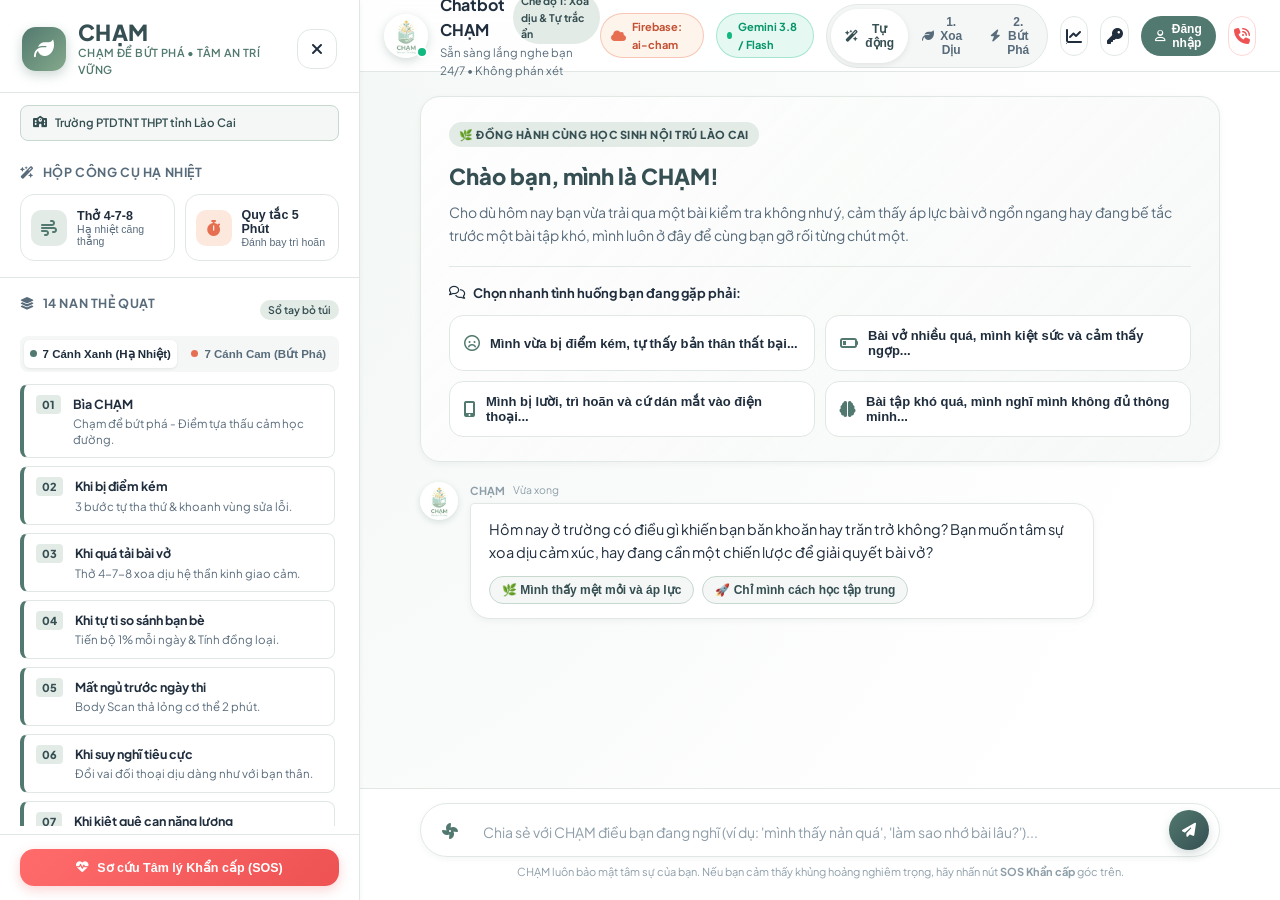
==== chatbot-cham-ui/index.html @ b571ea3a "Add files via upload" ====
<!DOCTYPE html>
<html lang="vi">
<head>
  <meta charset="UTF-8">
  <meta name="viewport" content="width=device-width, initial-scale=1.0">
  <title>CHẠM - Trợ Lý Tâm Lý & Tự Điều Chỉnh Học Tập</title>
  <link rel="preconnect" href="https://fonts.googleapis.com">
  <link rel="preconnect" href="https://fonts.gstatic.com" crossorigin>
  <link href="https://fonts.googleapis.com/css2?family=Plus+Jakarta+Sans:wght@400;500;600;700;800&display=swap" rel="stylesheet">
  <link rel="stylesheet" href="https://cdnjs.cloudflare.com/ajax/libs/font-awesome/6.5.1/css/all.min.css">
  <link rel="stylesheet" href="css/style.css?v=3">
  <script src="https://cdn.jsdelivr.net/npm/marked/marked.min.js"></script>
</head>
<body class="theme-sage">
  <!-- APP CONTAINER -->
  <div class="app-layout">
    
    <!-- SIDEBAR: THẺ QUẠT 14 NAN & CÔNG CỤ -->
    <aside class="sidebar" id="sidebar">
      <div class="sidebar-header">
        <div class="logo-box">
          <div class="logo-symbol">
            <i class="fa-solid fa-leaf"></i>
          </div>
          <div>
            <h1 class="logo-title">CHẠM</h1>
            <p class="logo-subtitle">Chạm để Bứt phá • Tâm an Trí vững</p>
          </div>
        </div>
        <button class="icon-btn close-sidebar-btn" id="closeSidebarBtn" title="Đóng thanh bên">
          <i class="fa-solid fa-xmark"></i>
        </button>
      </div>

      <div class="school-badge">
        <i class="fa-solid fa-school"></i>
        <span>Trường PTDTNT THPT tỉnh Lào Cai</span>
      </div>

      <!-- Quick interactive tools -->
      <div class="sidebar-section">
        <h3 class="section-title"><i class="fa-solid fa-wand-magic-sparkles"></i> Hộp Công Cụ Hạ Nhiệt</h3>
        <div class="quick-tools-grid">
          <button class="tool-btn" id="openBreathingBtn">
            <div class="tool-icon sage"><i class="fa-solid fa-wind"></i></div>
            <div class="tool-info">
              <strong>Thở 4-7-8</strong>
              <small>Hạ nhiệt căng thẳng</small>
            </div>
          </button>
          <button class="tool-btn" id="openTimerBtn">
            <div class="tool-icon orange"><i class="fa-solid fa-stopwatch"></i></div>
            <div class="tool-info">
              <strong>Quy tắc 5 Phút</strong>
              <small>Đánh bay trì hoãn</small>
            </div>
          </button>
        </div>
      </div>

      <!-- 14 NAN THẺ QUẠT -->
      <div class="sidebar-section fan-deck-section">
        <div class="section-header-flex">
          <h3 class="section-title"><i class="fa-solid fa-layer-group"></i> 14 Nan Thẻ Quạt</h3>
          <span class="badge-tag">Sổ tay bỏ túi</span>
        </div>

        <div class="fan-tabs">
          <button class="fan-tab active" data-target="sage-cards">
            <span class="dot sage-dot"></span> 7 Cánh Xanh (Hạ Nhiệt)
          </button>
          <button class="fan-tab" data-target="orange-cards">
            <span class="dot orange-dot"></span> 7 Cánh Cam (Bứt Phá)
          </button>
        </div>

        <!-- 7 Cánh Xanh Sage -->
        <div class="fan-card-list" id="sage-cards">
          <div class="fan-card" data-fan="1">
            <div class="fan-num">01</div>
            <div class="fan-content">
              <h4>Bìa CHẠM</h4>
              <p>Chạm để bứt phá - Điểm tựa thấu cảm học đường.</p>
            </div>
          </div>
          <div class="fan-card" data-fan="2">
            <div class="fan-num">02</div>
            <div class="fan-content">
              <h4>Khi bị điểm kém</h4>
              <p>3 bước tự tha thứ & khoanh vùng sửa lỗi.</p>
            </div>
          </div>
          <div class="fan-card" data-fan="3">
            <div class="fan-num">03</div>
            <div class="fan-content">
              <h4>Khi quá tải bài vở</h4>
              <p>Thở 4-7-8 xoa dịu hệ thần kinh giao cảm.</p>
            </div>
          </div>
          <div class="fan-card" data-fan="4">
            <div class="fan-num">04</div>
            <div class="fan-content">
              <h4>Khi tự ti so sánh bạn bè</h4>
              <p>Tiến bộ 1% mỗi ngày & Tính đồng loại.</p>
            </div>
          </div>
          <div class="fan-card" data-fan="5">
            <div class="fan-num">05</div>
            <div class="fan-content">
              <h4>Mất ngủ trước ngày thi</h4>
              <p>Body Scan thả lỏng cơ thể 2 phút.</p>
            </div>
          </div>
          <div class="fan-card" data-fan="6">
            <div class="fan-num">06</div>
            <div class="fan-content">
              <h4>Khi suy nghĩ tiêu cực</h4>
              <p>Đổi vai đối thoại dịu dàng như với bạn thân.</p>
            </div>
          </div>
          <div class="fan-card" data-fan="7">
            <div class="fan-num">07</div>
            <div class="fan-content">
              <h4>Khi kiệt quệ cạn năng lượng</h4>
              <p>Kỹ thuật Reset 5 phút (nước ấm & nhìn cây xanh).</p>
            </div>
          </div>
        </div>

        <!-- 7 Cánh Cam Đào -->
        <div class="fan-card-list hidden" id="orange-cards">
          <div class="fan-card orange" data-fan="8">
            <div class="fan-num">08</div>
            <div class="fan-content">
              <h4>Khi lười biếng, trì hoãn</h4>
              <p>Quy tắc Khởi động 5 phút (Zeigarnik Effect).</p>
            </div>
          </div>
          <div class="fan-card orange" data-fan="9">
            <div class="fan-num">09</div>
            <div class="fan-content">
              <h4>Khi bài tập quá khó</h4>
              <p>Kỹ thuật Đọc đảo ngược & Chia nhỏ vi mô.</p>
            </div>
          </div>
          <div class="fan-card orange" data-fan="10">
            <div class="fan-num">10</div>
            <div class="fan-content">
              <h4>Tự kiểm tra hiểu sâu</h4>
              <p>Kỹ thuật Feynman 2 phút giảng cho bạn khác.</p>
            </div>
          </div>
          <div class="fan-card orange" data-fan="11">
            <div class="fan-num">11</div>
            <div class="fan-content">
              <h4>Chuẩn bị buổi tự học</h4>
              <p>Mục tiêu Top 3 & Chu kỳ Pomodoro 25/5.</p>
            </div>
          </div>
          <div class="fan-card orange" data-fan="12">
            <div class="fan-num">12</div>
            <div class="fan-content">
              <h4>Khi ngại hỏi bài thầy cô</h4>
              <p>Công thức 3 bước hỏi bài chủ động thích ứng.</p>
            </div>
          </div>
          <div class="fan-card orange" data-fan="13">
            <div class="fan-num">13</div>
            <div class="fan-content">
              <h4>Chống xao nhãng điện thoại</h4>
              <p>Hộp cách ly 2 mét & Tờ giấy chờ xử lý.</p>
            </div>
          </div>
          <div class="fan-card orange" data-fan="14">
            <div class="fan-num">14</div>
            <div class="fan-content">
              <h4>Sức mạnh từ "CHƯA"</h4>
              <p>Tư duy phát triển: Não bộ dày nơ-ron qua thử thách.</p>
            </div>
          </div>
        </div>
      </div>

      <!-- SOS Footer -->
      <div class="sidebar-footer">
        <button class="sos-btn" id="openSosBtn">
          <i class="fa-solid fa-heart-pulse"></i>
          <span>Sơ cứu Tâm lý Khẩn cấp (SOS)</span>
        </button>
      </div>
    </aside>

    <!-- MAIN CHAT AREA -->
    <main class="main-content">
      <!-- TOP NAVIGATION BAR -->
      <header class="top-nav">
        <div class="nav-left">
          <button class="icon-btn menu-btn" id="toggleSidebarBtn" title="Menu nan thẻ quạt">
            <i class="fa-solid fa-bars"></i>
          </button>
          <div class="bot-status-wrap">
            <div class="avatar-ring">
              <div class="avatar-core">
                <img src="assets/avatar.jpg" alt="Chatbot CHẠM" class="avatar-img" width="44" height="44" style="width: 44px; height: 44px; max-width: 44px; max-height: 44px; object-fit: cover; border-radius: 50%; display: block;">
              </div>
              <span class="status-indicator"></span>
            </div>
            <div>
              <div class="bot-name-row">
                <h2 class="bot-name">Chatbot CHẠM</h2>
                <span class="mode-tag" id="currentModeTag">Chế độ 1: Xoa dịu & Tự trắc ẩn</span>
              </div>
              <p class="bot-motto">Sẵn sàng lắng nghe bạn 24/7 • Không phán xét</p>
            </div>
          </div>
        </div>

        <!-- MODE SELECTOR PILLS & AI STATUS -->
        <div class="nav-right">
          <div class="firebase-status-pill" id="firebaseStatusPill" title="Máy chủ đám mây Firebase (ai-cham)">
            <i class="fa-solid fa-cloud"></i>
            <span id="firebaseStatusText">Firebase: ai-cham</span>
          </div>

          <div class="ai-status-pill" id="aiStatusPill" title="Gemini AI đã sẵn sàng">
            <span class="ai-dot-pulse"></span>
            <span id="aiStatusText">Gemini 3.8 / Flash</span>
          </div>

          <div class="mode-switch-group">
            <button class="mode-pill active" id="modeAutoBtn" data-mode="auto" title="Tự động nhận diện nhu cầu">
              <i class="fa-solid fa-wand-magic-sparkles"></i>
              <span>Tự động</span>
            </button>
            <button class="mode-pill" id="modeSageBtn" data-mode="sage" title="Tập trung xoa dịu, hạ nhiệt">
              <i class="fa-solid fa-leaf"></i>
              <span>1. Xoa Dịu</span>
            </button>
            <button class="mode-pill" id="modeOrangeBtn" data-mode="orange" title="Chiến lược học tập, tư duy phát triển">
              <i class="fa-solid fa-bolt"></i>
              <span>2. Bứt Phá</span>
            </button>
          </div>

          <a href="admin.html" target="_blank" class="icon-btn" title="Trang quản trị & Thống kê dữ liệu Firebase (Admin Dashboard)">
            <i class="fa-solid fa-chart-line"></i>
          </a>

          <button class="icon-btn" id="openApiKeyModalBtn" title="Cài đặt API Key">
            <i class="fa-solid fa-key"></i>
          </button>

          <!-- Nút Đăng nhập & Hồ sơ cá nhân học sinh -->
          <div class="user-auth-wrapper" id="userAuthWrapper">
            <button class="btn btn-auth" id="openAuthModalBtn" title="Đăng nhập để lưu trữ dữ liệu cá nhân">
              <i class="fa-regular fa-user"></i>
              <span>Đăng nhập</span>
            </button>
            <div class="user-profile-box hidden" id="userProfileBox">
              <button class="user-profile-btn" id="userProfileBtn" title="Hồ sơ học sinh">
                <span class="user-avatar-badge" id="userAvatarText">H</span>
                <span class="user-display-name" id="userDisplayName">Học sinh</span>
                <i class="fa-solid fa-angle-down"></i>
              </button>
              <div class="user-dropdown-menu hidden" id="userDropdownMenu">
                <div class="dropdown-user-info">
                  <strong id="dropdownUserName">Học sinh</strong>
                  <span id="dropdownUserSub">PTDTNT THPT Lào Cai</span>
                </div>
                <div class="dropdown-divider"></div>
                <button class="dropdown-item" id="openJournalBtn">
                  <i class="fa-solid fa-book-bookmark" style="color: var(--sage-600);"></i>
                  <span>Sổ tay Tự trắc ẩn của tôi</span>
                </button>
                <button class="dropdown-item" id="loadCloudHistoryBtn">
                  <i class="fa-solid fa-clock-rotate-left" style="color: var(--orange-600);"></i>
                  <span>Tải lại lịch sử trò chuyện</span>
                </button>
                <a href="admin.html" target="_blank" class="dropdown-item" style="text-decoration: none; color: inherit;">
                  <i class="fa-solid fa-chart-pie" style="color: #4A90E2;"></i>
                  <span>Bảng theo dõi số liệu (Admin)</span>
                </a>
                <div class="dropdown-divider"></div>
                <button class="dropdown-item text-danger" id="logoutBtn">
                  <i class="fa-solid fa-arrow-right-from-bracket"></i>
                  <span>Đăng xuất</span>
                </button>
              </div>
            </div>
          </div>
          
          <button class="icon-btn emergency-top-btn" id="openSosBtnTop" title="Hỗ trợ khẩn cấp">
            <i class="fa-solid fa-phone-volume"></i>
          </button>
        </div>
      </header>

      <!-- CHAT CONVERSATION CONTAINER -->
      <section class="chat-container" id="chatContainer">
        
        <!-- Welcome banner -->
        <div class="welcome-card" id="welcomeCard">
          <div class="welcome-header">
            <div class="welcome-badge">🌿 ĐỒNG HÀNH CÙNG HỌC SINH NỘI TRÚ LÀO CAI</div>
            <h2>Chào bạn, mình là CHẠM!</h2>
            <p>
              Cho dù hôm nay bạn vừa trải qua một bài kiểm tra không như ý, cảm thấy áp lực bài vở ngổn ngang hay đang bế tắc trước một bài tập khó, mình luôn ở đây để cùng bạn gỡ rối từng chút một.
            </p>
          </div>

          <div class="quick-scenarios-box">
            <div class="scenarios-title">
              <i class="fa-regular fa-comments"></i> Chọn nhanh tình huống bạn đang gặp phải:
            </div>
            <div class="scenario-chips">
              <button class="scenario-chip" data-scenario="1">
                <i class="fa-regular fa-face-frown"></i>
                <span>Mình vừa bị điểm kém, tự thấy bản thân thất bại...</span>
              </button>
              <button class="scenario-chip" data-scenario="2">
                <i class="fa-solid fa-battery-quarter"></i>
                <span>Bài vở nhiều quá, mình kiệt sức và cảm thấy ngợp...</span>
              </button>
              <button class="scenario-chip" data-scenario="3">
                <i class="fa-solid fa-mobile-screen-button"></i>
                <span>Mình bị lười, trì hoãn và cứ dán mắt vào điện thoại...</span>
              </button>
              <button class="scenario-chip" data-scenario="4">
                <i class="fa-solid fa-brain"></i>
                <span>Bài tập khó quá, mình nghĩ mình không đủ thông minh...</span>
              </button>
            </div>
          </div>
        </div>

        <!-- Messages stream -->
        <div class="message-feed" id="messageFeed">
          <!-- Initial bot greeting -->
          <div class="message-row bot-row">
            <div class="msg-avatar">
              <img src="assets/avatar.jpg" alt="CHẠM" class="bot-avatar-img" width="38" height="38" style="width: 38px; height: 38px; max-width: 38px; max-height: 38px; object-fit: cover; border-radius: 50%; display: block;">
            </div>
            <div class="msg-bubble-wrap">
              <div class="msg-author">CHẠM <span class="msg-time">Vừa xong</span></div>
              <div class="msg-bubble">
                <p>Hôm nay ở trường có điều gì khiến bạn băn khoăn hay trăn trở không? Bạn muốn tâm sự xoa dịu cảm xúc, hay đang cần một chiến lược để giải quyết bài vở?</p>
                <div class="inline-suggestions">
                  <button class="suggestion-tag" onclick="sendQuickMessage('Mình thấy mệt mỏi và áp lực quá!')">🌿 Mình thấy mệt mỏi và áp lực</button>
                  <button class="suggestion-tag" onclick="sendQuickMessage('Chỉ cho mình cách học tập trung 25 phút với!')">🚀 Chỉ mình cách học tập trung</button>
                </div>
              </div>
            </div>
          </div>
        </div>

        <!-- Typing indicator placeholder -->
        <div class="typing-indicator-row hidden" id="typingIndicator">
          <div class="msg-avatar">
            <img src="assets/avatar.jpg" alt="CHẠM" class="bot-avatar-img" width="38" height="38" style="width: 38px; height: 38px; max-width: 38px; max-height: 38px; object-fit: cover; border-radius: 50%; display: block;">
          </div>
          <div class="typing-bubble">
            <span class="dot-bounce"></span>
            <span class="dot-bounce"></span>
            <span class="dot-bounce"></span>
          </div>
        </div>

      </section>

      <!-- INPUT BAR -->
      <footer class="input-panel">
        <div class="input-container">
          <button class="input-action-btn" id="openToolsFromInput" title="Xem 14 Nan thẻ quạt">
            <i class="fa-solid fa-fan"></i>
          </button>
          
          <div class="textarea-wrapper">
            <textarea 
              id="userInput" 
              placeholder="Chia sẻ với CHẠM điều bạn đang nghĩ (ví dụ: 'mình thấy nản quá', 'làm sao nhớ bài lâu?')..."
              rows="1"></textarea>
          </div>

          <button class="send-btn" id="sendBtn" title="Gửi tin nhắn">
            <i class="fa-solid fa-paper-plane"></i>
          </button>
        </div>
        <div class="input-disclaimer">
          CHẠM luôn bảo mật tâm sự của bạn. Nếu bạn cảm thấy khủng hoảng nghiêm trọng, hãy nhấn nút <strong>SOS Khẩn cấp</strong> góc trên.
        </div>
      </footer>
    </main>

  </div>

  <!-- MODAL 1: BÀI TẬP THỞ 4-7-8 TƯƠNG TÁC -->
  <div class="modal-overlay hidden" id="breathingModal">
    <div class="modal-dialog breathing-dialog">
      <div class="modal-header">
        <div class="modal-title-group">
          <i class="fa-solid fa-wind accent-sage"></i>
          <h3>Kỹ Thuật Thở 4-7-8 (Dr. Andrew Weil, Harvard)</h3>
        </div>
        <button class="modal-close-btn" id="closeBreathingModal">&times;</button>
      </div>

      <div class="modal-body text-center">
        <p class="modal-intro">Hạ nhiệt hệ thần kinh, giải tỏa cơn lo âu thi cử và kích hoạt hormone bình an.</p>
        
        <div class="breath-visualizer-wrap">
          <div class="breath-circle" id="breathCircle">
            <div class="breath-text-wrap">
              <span class="breath-state" id="breathStateText">SẴN SÀNG</span>
              <span class="breath-counter" id="breathCounter">--</span>
            </div>
          </div>
        </div>

        <div class="breath-instructions" id="breathInstructions">
          Nhấn nút "Bắt đầu" bên dưới, ngồi thẳng lưng và thả lỏng hai vai bạn nhé.
        </div>

        <div class="breath-cycle-indicator">
          Chu kỳ: <strong id="currentCycleCount">0</strong> / 3
        </div>
      </div>

      <div class="modal-footer justify-center">
        <button class="btn btn-primary sage-bg" id="startBreathingBtn">
          <i class="fa-solid fa-play"></i> Bắt đầu bài thở (3 chu kỳ)
        </button>
        <button class="btn btn-secondary" id="stopBreathingBtn" disabled>
          <i class="fa-solid fa-stop"></i> Dừng lại
        </button>
      </div>
    </div>
  </div>

  <!-- MODAL 2: BỘ ĐẾM 5 PHÚT KHỞI ĐỘNG (ZEIGARNIK) -->
  <div class="modal-overlay hidden" id="timerModal">
    <div class="modal-dialog timer-dialog">
      <div class="modal-header">
        <div class="modal-title-group">
          <i class="fa-solid fa-stopwatch accent-orange"></i>
          <h3>Quy Tắc Khởi Động 5 Phút (Phá Sức Ỳ)</h3>
        </div>
        <button class="modal-close-btn" id="closeTimerModal">&times;</button>
      </div>

      <div class="modal-body text-center">
        <p class="modal-intro">Chỉ cam kết ngồi vào bàn làm đúng 5 phút. Hết 5 phút nếu vẫn chán, bạn được quyền nghỉ. 90% não bộ sẽ tự động tiếp tục học!</p>
        
        <div class="timer-display-box">
          <span class="timer-time" id="timerDisplay">05:00</span>
          <div class="timer-target">Nhiệm vụ: Làm đúng 1 bài tập hoặc đọc 1 trang sách</div>
        </div>

        <div class="timer-rules-tip">
          <i class="fa-solid fa-circle-check"></i> Hãy để điện thoại cách xa bàn ít nhất 2 mét trước khi bấm nút!
        </div>
      </div>

      <div class="modal-footer justify-center">
        <button class="btn btn-primary orange-bg" id="startTimerBtn">
          <i class="fa-solid fa-play"></i> Bắt đầu 5 phút ngay
        </button>
        <button class="btn btn-secondary" id="resetTimerBtn">
          <i class="fa-solid fa-rotate-right"></i> Đặt lại
        </button>
      </div>
    </div>
  </div>

  <!-- MODAL 3: CHI TIẾT NAN THẺ QUẠT -->
  <div class="modal-overlay hidden" id="fanDetailModal">
    <div class="modal-dialog fan-detail-dialog">
      <div class="modal-header">
        <div class="modal-title-group">
          <span class="fan-badge-num" id="modalFanNum">Nan 02</span>
          <h3 id="modalFanTitle">Khi bị điểm kém</h3>
        </div>
        <button class="modal-close-btn" id="closeFanModal">&times;</button>
      </div>

      <div class="modal-body" id="modalFanBody">
        <!-- Injected via JS -->
      </div>

      <div class="modal-footer">
        <button class="btn btn-secondary" id="fanModalPrevBtn"><i class="fa-solid fa-arrow-left"></i> Nan trước</button>
        <button class="btn btn-primary" id="fanModalNextBtn">Nan tiếp <i class="fa-solid fa-arrow-right"></i></button>
      </div>
    </div>
  </div>

  <!-- MODAL 4: SƠ CỨU TÂM LÝ KHẨN CẤP (WHO PFA) -->
  <div class="modal-overlay hidden" id="sosModal">
    <div class="modal-dialog sos-dialog">
      <div class="modal-header sos-header">
        <div class="modal-title-group">
          <i class="fa-solid fa-shield-heart"></i>
          <h3>Sơ Cứu Tâm Lý Khẩn Cấp (PFA)</h3>
        </div>
        <button class="modal-close-btn" id="closeSosModal">&times;</button>
      </div>

      <div class="modal-body">
        <div class="sos-empathy-alert">
          <p><strong>Bạn ơi, bạn không hề đơn độc!</strong></p>
          <p>Dù có bất kỳ chuyện khó khăn nào đang xảy ra, cuộc sống và giá trị của bạn luôn là điều vô cùng quý giá. Mọi cảm xúc nặng nề này đều có thể được xoa dịu khi bạn chia sẻ cùng người đáng tin cậy.</p>
        </div>

        <h4 class="sos-contacts-title">Đường dây nóng hỗ trợ 24/7 (Hoàn toàn miễn phí):</h4>
        
        <div class="contact-card">
          <div class="contact-icon phone-pulse"><i class="fa-solid fa-phone"></i></div>
          <div class="contact-info">
            <strong>Tổng đài Quốc gia Bảo vệ Trẻ em: 111</strong>
            <p>Hỗ trợ tư vấn tâm lý miễn phí 24/7 trên toàn quốc.</p>
          </div>
          <a href="tel:111" class="call-btn">Gọi 111</a>
        </div>

        <div class="contact-card">
          <div class="contact-icon heart"><i class="fa-solid fa-heart"></i></div>
          <div class="contact-info">
            <strong>Đường dây nóng Ngày Mai: 096 306 1414</strong>
            <p>Tham vấn & hỗ trợ người gặp khủng hoảng tâm lý, trầm cảm.</p>
          </div>
          <a href="tel:0963061414" class="call-btn">Gọi ngay</a>
        </div>

        <div class="contact-card">
          <div class="contact-icon school"><i class="fa-solid fa-school"></i></div>
          <div class="contact-info">
            <strong>Phòng Tư vấn Tâm lý học đường</strong>
            <p>Trường PTDTNT THPT tỉnh Lào Cai (Trực tiếp tại trường hoặc liên hệ giáo viên chủ nhiệm).</p>
          </div>
        </div>

        <div class="quick-action-grounding">
          <strong>🌿 Ngay lúc này, hãy thử kỹ thuật Nối đất 5-4-3-2-1:</strong>
          <ul>
            <li>Tìm <strong>5</strong> đồ vật quanh phòng bạn nhìn thấy</li>
            <li>Chạm vào <strong>4</strong> bề mặt (bàn, áo, sàn...)</li>
            <li>Lắng nghe <strong>3</strong> âm thanh xung quanh</li>
            <li>Cảm nhận <strong>2</strong> mùi hương</li>
            <li>Uống <strong>1</strong> ngụm nước ấm nhỏ</li>
          </ul>
        </div>
      </div>

      <div class="modal-footer justify-center">
        <button class="btn btn-primary sage-bg" id="closeSosActionBtn">Mình đã hiểu và cảm thấy an tâm hơn</button>
      </div>
    </div>
  </div>

  <!-- MODAL 5: CÀI ĐẶT GOOGLE GEMINI API KEY -->
  <div class="modal-overlay hidden" id="apiKeyModal">
    <div class="modal-dialog">
      <div class="modal-header">
        <div class="modal-title-group">
          <i class="fa-solid fa-key" style="color: #4A69BD;"></i>
          <h3>Google Gemini API Key</h3>
        </div>
        <button class="modal-close-btn" id="closeApiKeyModal">&times;</button>
      </div>

      <div class="modal-body">
        <p class="modal-intro">Khóa API của bạn dùng để kết nối trực tiếp với mô hình ngôn ngữ lớn Google Gemini, được huấn luyện theo tri thức của Chatbot CHẠM.</p>
        
        <div style="margin-bottom: 16px;">
          <label style="display:block; font-size:12.5px; font-weight:700; margin-bottom:6px; color:var(--text-primary);">Gemini API Key hiện tại:</label>
          <input type="password" id="apiKeyInput" style="width:100%; padding:10px 12px; border:1px solid var(--border-light); border-radius:var(--radius-sm); font-size:13px; font-family:monospace;" placeholder="Dán API Key tại đây...">
          <div style="display:flex; justify-content:space-between; align-items:center; margin-top:6px;">
            <span style="font-size:11px; color:var(--sage-600); font-weight:600;"><i class="fa-solid fa-circle-check"></i> Đang hoạt động bình thường</span>
            <button type="button" id="toggleShowKeyBtn" style="background:none; border:none; font-size:11.5px; color:var(--text-secondary); cursor:pointer;">Hiện / Ẩn Key</button>
          </div>
        </div>

        <div style="background:var(--sage-50); padding:12px; border-radius:var(--radius-sm); font-size:12px; color:var(--text-secondary);">
          <strong>💡 Huấn luyện chuyên sâu tích hợp:</strong>
          <ul style="margin:6px 0 0 16px;">
            <li>Chương 1: Lòng tự trắc ẩn (Neff), CFT (Gilbert), 7 Méo mó CBT, Thở 4-7-8, WHO PFA.</li>
            <li>Chương 2: Tư duy phát triển (Dweck), Tự điều chỉnh SRL (Zimmerman), 10 kỹ thuật Dunlosky.</li>
            <li>Chương 4: 14 nan thẻ quạt "Chạm để Bứt phá" (7 Xanh Sage + 7 Cam Đào).</li>
          </ul>
        </div>
      </div>

      <div class="modal-footer justify-center">
        <button class="btn btn-primary sage-bg" id="saveApiKeyBtn">Lưu & Kết Nối Lại</button>
      </div>
    </div>
  </div>

  <!-- MODAL 6: ĐĂNG NHẬP / ĐĂNG KÝ HỌC SINH -->
  <div class="modal-overlay hidden" id="authModal">
    <div class="modal-dialog auth-dialog">
      <div class="modal-header">
        <div class="modal-title-group">
          <i class="fa-solid fa-user-shield accent-sage"></i>
          <h3>Tài Khoản Học Sinh • CHẠM</h3>
        </div>
        <button class="modal-close-btn" id="closeAuthModal">&times;</button>
      </div>

      <div class="modal-body">
        <div class="auth-tabs">
          <button class="auth-tab active" id="tabSignInBtn" data-target="signinForm">Đăng nhập</button>
          <button class="auth-tab" id="tabSignUpBtn" data-target="signupForm">Đăng ký mới</button>
        </div>

        <!-- Alert messages -->
        <div class="auth-alert hidden" id="authAlert"></div>

        <!-- FORM 1: ĐĂNG NHẬP -->
        <form id="signinForm" class="auth-form-panel">
          <div class="form-group">
            <label for="signinEmail"><i class="fa-regular fa-envelope"></i> Email học sinh:</label>
            <input type="email" id="signinEmail" placeholder="ví dụ: hocsinh@gmail.com" required autocomplete="email">
          </div>
          <div class="form-group">
            <label for="signinPassword"><i class="fa-solid fa-lock"></i> Mật khẩu:</label>
            <input type="password" id="signinPassword" placeholder="Nhập mật khẩu..." required autocomplete="current-password">
          </div>
          <button type="submit" class="btn btn-primary sage-bg btn-block" id="submitSignInBtn">
            <i class="fa-solid fa-right-to-bracket"></i> Đăng nhập vào CHẠM
          </button>
        </form>

        <!-- FORM 2: ĐĂNG KÝ -->
        <form id="signupForm" class="auth-form-panel hidden">
          <div class="form-group">
            <label for="signupName"><i class="fa-regular fa-id-badge"></i> Họ và tên học sinh:</label>
            <input type="text" id="signupName" placeholder="ví dụ: Vàng Thị Hoa, Lò Văn Nam..." required>
          </div>
          <div class="form-row-2">
            <div class="form-group">
              <label for="signupClass"><i class="fa-solid fa-graduation-cap"></i> Lớp:</label>
              <input type="text" id="signupClass" placeholder="ví dụ: 10A1, 11A2..." required>
            </div>
            <div class="form-group">
              <label><i class="fa-solid fa-school"></i> Trường:</label>
              <input type="text" value="PTDTNT Lào Cai" disabled style="background:#F1F5F9; color:#64748B;">
            </div>
          </div>
          <div class="form-group">
            <label for="signupEmail"><i class="fa-regular fa-envelope"></i> Email cá nhân:</label>
            <input type="email" id="signupEmail" placeholder="Nhập email của bạn..." required autocomplete="email">
          </div>
          <div class="form-group">
            <label for="signupPassword"><i class="fa-solid fa-lock"></i> Mật khẩu (tối thiểu 6 ký tự):</label>
            <input type="password" id="signupPassword" placeholder="Tạo mật khẩu..." required minlength="6" autocomplete="new-password">
          </div>
          <button type="submit" class="btn btn-primary orange-bg btn-block" id="submitSignUpBtn">
            <i class="fa-solid fa-user-plus"></i> Tạo tài khoản học sinh
          </button>
        </form>

        <div class="auth-divider">
          <span>HOẶC TIẾP TỤC BẰNG</span>
        </div>

        <div class="quick-auth-options">
          <button type="button" class="btn-social google-btn" id="googleSignInBtn">
            <img src="https://www.gstatic.com/firebasejs/ui/2.0.0/images/auth/google.svg" alt="Google" width="18" height="18">
            <span>Đăng nhập nhanh với Google</span>
          </button>
          
          <button type="button" class="btn-social guest-btn" id="guestSignInBtn" title="Không cần tài khoản, tâm sự giấu tên">
            <i class="fa-solid fa-user-secret"></i>
            <span>Tâm sự Ẩn danh (Bảo mật tuyệt đối)</span>
          </button>
        </div>

        <div class="auth-note-privacy">
          <i class="fa-solid fa-shield-halved"></i> Dữ liệu tâm lý & lịch sử trò chuyện được mã hóa bảo mật riêng biệt cho từng học sinh.
        </div>
      </div>
    </div>
  </div>

  <!-- MODAL 7: SỔ TAY TỰ TRẮC ẨN & NHẬT KÝ RÈN LUYỆN (SELF-COMPASSION JOURNAL) -->
  <div class="modal-overlay hidden" id="journalModal">
    <div class="modal-dialog journal-dialog">
      <div class="modal-header">
        <div class="modal-title-group">
          <i class="fa-solid fa-book-bookmark accent-sage"></i>
          <h3>Sổ Tay Tự Trắc Ẩn Cá Nhân</h3>
        </div>
        <button class="modal-close-btn" id="closeJournalModal">&times;</button>
      </div>

      <div class="modal-body">
        <div class="journal-stats-banner">
          <div class="journal-stat-card">
            <i class="fa-solid fa-pen-fancy"></i>
            <div>
              <strong id="statJournalCount">0</strong>
              <small>Bài nhật ký</small>
            </div>
          </div>
          <div class="journal-stat-card">
            <i class="fa-solid fa-wind" style="color:var(--sage-600);"></i>
            <div>
              <strong id="statBreathCount">0</strong>
              <small>Lần thở 4-7-8</small>
            </div>
          </div>
          <div class="journal-stat-card">
            <i class="fa-solid fa-stopwatch" style="color:var(--orange-600);"></i>
            <div>
              <strong id="statTimerCount">0</strong>
              <small>Lần học 5 phút</small>
            </div>
          </div>
        </div>

        <!-- FORM VIẾT NHẬT KÝ MỚI -->
        <div class="journal-composer-box">
          <h4 class="composer-title"><i class="fa-solid fa-plus-circle"></i> Viết Nhật Ký Tự Trắc Ẩn Hôm Nay (3 Bước Neff)</h4>
          <form id="newJournalForm">
            <div class="form-group">
              <label>1. Chánh niệm: Sự cố hoặc áp lực khó khăn hôm nay của bạn là gì?</label>
              <textarea id="journalEvent" rows="2" placeholder="Ví dụ: Hôm nay bị điểm 4 bài kiểm tra Sinh, cảm thấy buồn và áp lực..." required></textarea>
            </div>
            <div class="form-group">
              <label>2. Tính đồng loại: Nhắc nhở bản thân rằng khó khăn này là một phần tự nhiên:</label>
              <textarea id="journalCommonHumanity" rows="2" placeholder="Ví dụ: Ai cũng có lúc vấp ngã và bị điểm kém, rất nhiều bạn khác cũng từng trải qua điều này..." required></textarea>
            </div>
            <div class="form-group">
              <label>3. Lòng tốt: Lời nói dịu dàng và khích lệ bạn muốn gửi cho chính mình:</label>
              <textarea id="journalSelfKindness" rows="2" placeholder="Ví dụ: Mình đã cố gắng rồi. Ngày mai mình sẽ hỏi thầy cô để chữa lại bài, kiên nhẫn với chính mình..." required></textarea>
            </div>
            <button type="submit" class="btn btn-primary sage-bg" id="saveJournalEntryBtn">
              <i class="fa-solid fa-floppy-disk"></i> Lưu vào Sổ tay Đám mây
            </button>
          </form>
        </div>

        <!-- DANH SÁCH BÀI NHẬT KÝ ĐÃ LƯU -->
        <div class="journal-entries-section">
          <h4 class="composer-title"><i class="fa-solid fa-clock-rotate-left"></i> Các bài nhật ký đã lưu của bạn:</h4>
          <div class="journal-entries-list" id="journalEntriesList">
            <div class="empty-journal-hint">Chưa có bài nhật ký nào. Hãy viết bài đầu tiên ở trên nhé!</div>
          </div>
        </div>
      </div>
    </div>
  </div>

  <!-- Google Firebase SDKs (v10 compat) -->
  <script src="https://www.gstatic.com/firebasejs/10.8.0/firebase-app-compat.js"></script>
  <script src="https://www.gstatic.com/firebasejs/10.8.0/firebase-auth-compat.js"></script>
  <script src="https://www.gstatic.com/firebasejs/10.8.0/firebase-analytics-compat.js"></script>
  <script src="https://www.gstatic.com/firebasejs/10.8.0/firebase-firestore-compat.js"></script>

  <!-- Scripts ứng dụng CHẠM -->
  <script src="js/firebase-service.js"></script>
  <script src="js/knowledge-base.js"></script>
  <script src="js/app.js"></script>
</body>
</html>
---- chatbot-cham-ui/css/style.css ----
/* ==========================================================================
   CHẠM - CSS STYLESHEET
   Thiết kế hệ sinh thái: Xoa dịu (Sage Green) & Bứt phá (Peach Orange)
   ========================================================================== */

:root {
  /* Bảng màu Xanh Sage (Chế độ 1 - Xoa dịu & Tự trắc ẩn) */
  --sage-50: #F4F7F5;
  --sage-100: #E3EBE6;
  --sage-200: #C7D8CE;
  --sage-400: #84A98C;
  --sage-600: #52796F;
  --sage-800: #354F52;
  --sage-900: #2F3E46;

  /* Bảng màu Cam Đào (Chế độ 2 - Tự điều chỉnh học tập & Bứt phá) */
  --orange-50: #FFF6F2;
  --orange-100: #FDE8DE;
  --orange-300: #F8B595;
  --orange-500: #F4A261;
  --orange-600: #E76F51;
  --orange-800: #C35134;

  /* Neutral & Base */
  --text-primary: #1F2D3D;
  --text-secondary: #586B7B;
  --text-muted: #8E9EA9;
  --bg-app: #F5F7F6;
  --bg-surface: #FFFFFF;
  --border-light: #E1E8E4;
  --border-focus: #52796F;

  /* Shadows */
  --shadow-sm: 0 2px 6px rgba(47, 62, 70, 0.05);
  --shadow-md: 0 6px 18px rgba(47, 62, 70, 0.08);
  --shadow-lg: 0 12px 32px rgba(47, 62, 70, 0.12);
  --shadow-glow-sage: 0 0 25px rgba(82, 121, 111, 0.35);
  --shadow-glow-orange: 0 0 25px rgba(231, 111, 81, 0.35);

  --radius-sm: 8px;
  --radius-md: 14px;
  --radius-lg: 20px;
  --radius-xl: 28px;
  --radius-full: 9999px;

  --transition-fast: 0.18s ease;
  --transition-normal: 0.3s cubic-bezier(0.4, 0, 0.2, 1);
}

/* Base Reset */
* {
  box-sizing: border-box;
  margin: 0;
  padding: 0;
}

img {
  max-width: 100%;
  height: auto;
  display: block;
}

body {
  font-family: 'Plus Jakarta Sans', system-ui, -apple-system, sans-serif;
  background-color: var(--bg-app);
  color: var(--text-primary);
  line-height: 1.55;
  overflow: hidden;
  height: 100vh;
  width: 100vw;
  -webkit-font-smoothing: antialiased;
}

/* App Container Layout */
.app-layout {
  display: flex;
  height: 100vh;
  width: 100vw;
  overflow: hidden;
  background: radial-gradient(circle at 10% 20%, #F1F6F3 0%, #FFFFFF 80%);
}

/* ==========================================================================
   SIDEBAR (14 NAN THẺ QUẠT & CÔNG CỤ)
   ========================================================================== */
.sidebar {
  width: 360px;
  min-width: 340px;
  background-color: var(--bg-surface);
  border-right: 1px solid var(--border-light);
  display: flex;
  flex-direction: column;
  height: 100%;
  transition: transform var(--transition-normal);
  z-index: 100;
  box-shadow: var(--shadow-sm);
}

.sidebar-header {
  padding: 20px 22px 14px;
  display: flex;
  align-items: center;
  justify-content: space-between;
  border-bottom: 1px solid var(--border-light);
}

.logo-box {
  display: flex;
  align-items: center;
  gap: 12px;
}

.logo-symbol {
  width: 44px;
  height: 44px;
  background: linear-gradient(135deg, var(--sage-600), var(--sage-400));
  border-radius: var(--radius-md);
  display: flex;
  align-items: center;
  justify-content: center;
  color: #fff;
  font-size: 20px;
  box-shadow: 0 4px 12px rgba(82, 121, 111, 0.3);
}

.logo-img {
  width: 44px;
  height: 44px;
  border-radius: var(--radius-md);
  object-fit: cover;
  box-shadow: 0 4px 12px rgba(82, 121, 111, 0.25);
  background: #FFF;
  border: 1.5px solid var(--sage-200);
}

.logo-title {
  font-size: 22px;
  font-weight: 800;
  letter-spacing: 0.5px;
  color: var(--sage-800);
  line-height: 1.1;
}

.logo-subtitle {
  font-size: 11px;
  font-weight: 600;
  color: var(--sage-600);
  text-transform: uppercase;
  letter-spacing: 0.4px;
}

.school-badge {
  margin: 12px 20px 6px;
  padding: 8px 12px;
  background: var(--sage-50);
  border: 1px solid var(--sage-200);
  border-radius: var(--radius-sm);
  font-size: 11.5px;
  font-weight: 600;
  color: var(--sage-800);
  display: flex;
  align-items: center;
  gap: 8px;
}

.close-sidebar-btn {
  display: none;
}

/* Quick Tools in Sidebar */
.sidebar-section {
  padding: 16px 20px;
}

.section-title {
  font-size: 12.5px;
  font-weight: 700;
  text-transform: uppercase;
  letter-spacing: 0.6px;
  color: var(--text-secondary);
  margin-bottom: 12px;
  display: flex;
  align-items: center;
  gap: 8px;
}

.quick-tools-grid {
  display: grid;
  grid-template-columns: 1fr 1fr;
  gap: 10px;
}

.tool-btn {
  background: var(--bg-surface);
  border: 1px solid var(--border-light);
  border-radius: var(--radius-md);
  padding: 12px 10px;
  text-align: left;
  cursor: pointer;
  transition: all var(--transition-fast);
  display: flex;
  align-items: center;
  gap: 10px;
}

.tool-btn:hover {
  transform: translateY(-2px);
  box-shadow: var(--shadow-sm);
  border-color: var(--sage-400);
}

.tool-icon {
  width: 36px;
  height: 36px;
  border-radius: 10px;
  display: flex;
  align-items: center;
  justify-content: center;
  font-size: 16px;
  flex-shrink: 0;
}

.tool-icon.sage {
  background: var(--sage-100);
  color: var(--sage-600);
}

.tool-icon.orange {
  background: var(--orange-100);
  color: var(--orange-600);
}

.tool-info strong {
  display: block;
  font-size: 12.5px;
  font-weight: 700;
  color: var(--text-primary);
}

.tool-info small {
  display: block;
  font-size: 10.5px;
  color: var(--text-secondary);
}

/* Fan Deck (14 Nan) Section */
.fan-deck-section {
  flex: 1;
  display: flex;
  flex-direction: column;
  overflow: hidden;
  border-top: 1px solid var(--border-light);
  padding-bottom: 8px;
}

.section-header-flex {
  display: flex;
  align-items: center;
  justify-content: space-between;
  margin-bottom: 10px;
}

.badge-tag {
  font-size: 10.5px;
  background: var(--sage-100);
  color: var(--sage-800);
  padding: 2px 8px;
  border-radius: var(--radius-full);
  font-weight: 600;
}

.fan-tabs {
  display: flex;
  gap: 6px;
  background: var(--sage-50);
  padding: 4px;
  border-radius: var(--radius-sm);
  margin-bottom: 12px;
}

.fan-tab {
  flex: 1;
  padding: 7px 4px;
  border: none;
  background: transparent;
  font-size: 11.5px;
  font-weight: 600;
  color: var(--text-secondary);
  border-radius: 6px;
  cursor: pointer;
  display: flex;
  align-items: center;
  justify-content: center;
  gap: 6px;
  transition: all var(--transition-fast);
}

.fan-tab.active {
  background: var(--bg-surface);
  color: var(--text-primary);
  font-weight: 700;
  box-shadow: 0 1px 3px rgba(0, 0, 0, 0.08);
}

.dot {
  width: 7px;
  height: 7px;
  border-radius: 50%;
  display: inline-block;
}

.sage-dot { background-color: var(--sage-600); }
.orange-dot { background-color: var(--orange-600); }

.fan-card-list {
  flex: 1;
  overflow-y: auto;
  padding-right: 4px;
  display: flex;
  flex-direction: column;
  gap: 8px;
}

.fan-card-list::-webkit-scrollbar {
  width: 5px;
}

.fan-card-list::-webkit-scrollbar-thumb {
  background: var(--sage-200);
  border-radius: 10px;
}

.fan-card {
  display: flex;
  align-items: flex-start;
  gap: 12px;
  padding: 10px 12px;
  background: var(--bg-surface);
  border: 1px solid var(--border-light);
  border-left: 4px solid var(--sage-600);
  border-radius: var(--radius-sm);
  cursor: pointer;
  transition: all var(--transition-fast);
}

.fan-card.orange {
  border-left-color: var(--orange-600);
}

.fan-card:hover {
  background: var(--sage-50);
  transform: translateX(4px);
  border-color: var(--sage-400);
}

.fan-card.orange:hover {
  background: var(--orange-50);
  border-color: var(--orange-500);
}

.fan-num {
  font-size: 11px;
  font-weight: 800;
  background: var(--sage-100);
  color: var(--sage-800);
  padding: 4px 6px;
  border-radius: 4px;
  line-height: 1;
}

.fan-card.orange .fan-num {
  background: var(--orange-100);
  color: var(--orange-800);
}

.fan-content h4 {
  font-size: 12.5px;
  font-weight: 700;
  color: var(--text-primary);
  margin-bottom: 2px;
}

.fan-content p {
  font-size: 11.5px;
  color: var(--text-secondary);
  line-height: 1.35;
}

/* Sidebar SOS button */
.sidebar-footer {
  padding: 14px 20px;
  border-top: 1px solid var(--border-light);
  background: #FFF;
}

.sos-btn {
  width: 100%;
  padding: 11px 14px;
  background: linear-gradient(135deg, #FF6B6B, #EE5253);
  color: #FFF;
  border: none;
  border-radius: var(--radius-md);
  font-weight: 700;
  font-size: 12.5px;
  display: flex;
  align-items: center;
  justify-content: center;
  gap: 8px;
  cursor: pointer;
  box-shadow: 0 4px 12px rgba(238, 82, 83, 0.25);
  transition: all var(--transition-fast);
}

.sos-btn:hover {
  opacity: 0.93;
  transform: translateY(-1px);
}

/* ==========================================================================
   MAIN CONTENT & TOP NAVIGATION
   ========================================================================== */
.main-content {
  flex: 1;
  display: flex;
  flex-direction: column;
  height: 100%;
  position: relative;
  overflow: hidden;
}

.top-nav {
  height: 72px;
  padding: 0 24px;
  background: rgba(255, 255, 255, 0.85);
  backdrop-filter: blur(12px);
  border-bottom: 1px solid var(--border-light);
  display: flex;
  align-items: center;
  justify-content: space-between;
  z-index: 20;
}

.nav-left {
  display: flex;
  align-items: center;
  gap: 16px;
}

.icon-btn {
  background: var(--bg-surface);
  border: 1px solid var(--border-light);
  color: var(--text-primary);
  width: 40px;
  height: 40px;
  border-radius: var(--radius-md);
  cursor: pointer;
  display: flex;
  align-items: center;
  justify-content: center;
  font-size: 16px;
  transition: all var(--transition-fast);
}

.icon-btn:hover {
  background: var(--sage-50);
  border-color: var(--sage-400);
}

.menu-btn {
  display: none;
}

.bot-status-wrap {
  display: flex;
  align-items: center;
  gap: 12px;
}

.avatar-ring {
  position: relative;
  width: 44px;
  height: 44px;
  flex-shrink: 0;
}

.avatar-core {
  width: 44px;
  height: 44px;
  border-radius: 50%;
  overflow: hidden;
  background: #FFF;
  border: 2px solid var(--sage-300);
  box-shadow: 0 3px 10px rgba(82, 121, 111, 0.25);
  display: flex;
  align-items: center;
  justify-content: center;
}

.avatar-ring img,
.avatar-img,
.avatar-core img {
  width: 100%;
  height: 100%;
  max-width: 44px;
  max-height: 44px;
  border-radius: 50%;
  object-fit: cover;
  display: block;
}

.status-indicator {
  position: absolute;
  bottom: 0;
  right: 0;
  width: 12px;
  height: 12px;
  border-radius: 50%;
  background: #10B981;
  border: 2px solid #FFF;
}

.bot-name-row {
  display: flex;
  align-items: center;
  gap: 8px;
}

.bot-name {
  font-size: 16px;
  font-weight: 700;
  color: var(--text-primary);
}

.mode-tag {
  font-size: 10.5px;
  font-weight: 700;
  background: var(--sage-100);
  color: var(--sage-800);
  padding: 2px 8px;
  border-radius: var(--radius-full);
}

.bot-motto {
  font-size: 11.5px;
  color: var(--text-secondary);
}

.nav-right {
  display: flex;
  align-items: center;
  gap: 12px;
}

.firebase-status-pill {
  display: flex;
  align-items: center;
  gap: 6px;
  background: rgba(244, 162, 97, 0.12);
  border: 1px solid rgba(231, 111, 81, 0.35);
  padding: 4px 10px;
  border-radius: var(--radius-full);
  font-size: 11px;
  font-weight: 700;
  color: var(--orange-800);
  transition: all var(--transition-fast);
}

.firebase-status-pill i {
  color: var(--orange-600);
  font-size: 12px;
}

.firebase-status-pill.online {
  background: rgba(255, 183, 77, 0.15);
  border-color: #F59E0B;
  color: #B45309;
}

.ai-status-pill {
  display: flex;
  align-items: center;
  gap: 6px;
  background: rgba(16, 185, 129, 0.1);
  border: 1px solid rgba(16, 185, 129, 0.3);
  padding: 4px 10px;
  border-radius: var(--radius-full);
  font-size: 11px;
  font-weight: 700;
  color: #059669;
}

.ai-dot-pulse {
  width: 7px;
  height: 7px;
  background-color: #10B981;
  border-radius: 50%;
  box-shadow: 0 0 0 0 rgba(16, 185, 129, 0.7);
  animation: dotPulse 1.8s infinite;
}

@keyframes dotPulse {
  0% { transform: scale(0.95); box-shadow: 0 0 0 0 rgba(16, 185, 129, 0.7); }
  70% { transform: scale(1); box-shadow: 0 0 0 6px rgba(16, 185, 129, 0); }
  100% { transform: scale(0.95); box-shadow: 0 0 0 0 rgba(16, 185, 129, 0); }
}

.mode-switch-group {
  display: flex;
  background: var(--sage-50);
  padding: 4px;
  border-radius: var(--radius-full);
  border: 1px solid var(--border-light);
}

.mode-pill {
  border: none;
  background: transparent;
  padding: 6px 14px;
  font-size: 12px;
  font-weight: 600;
  color: var(--text-secondary);
  border-radius: var(--radius-full);
  cursor: pointer;
  display: flex;
  align-items: center;
  gap: 6px;
  transition: all var(--transition-fast);
}

.mode-pill.active {
  background: var(--bg-surface);
  color: var(--sage-800);
  box-shadow: 0 2px 6px rgba(0, 0, 0, 0.08);
  font-weight: 700;
}

.emergency-top-btn {
  color: #EE5253;
  border-color: #FED6D6;
}

.emergency-top-btn:hover {
  background: #FFE8E8;
}

/* ==========================================================================
   CHAT CONTAINER
   ========================================================================== */
.chat-container {
  flex: 1;
  overflow-y: auto;
  padding: 24px;
  display: flex;
  flex-direction: column;
  gap: 20px;
}

.chat-container::-webkit-scrollbar {
  width: 6px;
}

.chat-container::-webkit-scrollbar-thumb {
  background: var(--sage-200);
  border-radius: 10px;
}

/* Welcome Card */
.welcome-card {
  max-width: 800px;
  margin: 0 auto;
  width: 100%;
  background: linear-gradient(135deg, rgba(255, 255, 255, 0.9), rgba(244, 247, 245, 0.8));
  border: 1px solid var(--border-light);
  border-radius: var(--radius-lg);
  padding: 24px 28px;
  box-shadow: var(--shadow-sm);
}

.welcome-badge {
  display: inline-block;
  font-size: 11px;
  font-weight: 800;
  letter-spacing: 0.5px;
  color: var(--sage-800);
  background: var(--sage-100);
  padding: 4px 10px;
  border-radius: var(--radius-full);
  margin-bottom: 12px;
}

.welcome-header h2 {
  font-size: 22px;
  font-weight: 800;
  color: var(--sage-800);
  margin-bottom: 8px;
}

.welcome-header p {
  font-size: 14px;
  color: var(--text-secondary);
  line-height: 1.6;
}

.quick-scenarios-box {
  margin-top: 20px;
  padding-top: 16px;
  border-top: 1px solid var(--border-light);
}

.scenarios-title {
  font-size: 13px;
  font-weight: 700;
  color: var(--text-primary);
  margin-bottom: 12px;
  display: flex;
  align-items: center;
  gap: 8px;
}

.scenario-chips {
  display: grid;
  grid-template-columns: 1fr 1fr;
  gap: 10px;
}

.scenario-chip {
  background: #FFF;
  border: 1px solid var(--border-light);
  border-radius: var(--radius-md);
  padding: 12px 14px;
  text-align: left;
  font-size: 13px;
  font-weight: 600;
  color: var(--text-primary);
  display: flex;
  align-items: center;
  gap: 10px;
  cursor: pointer;
  transition: all var(--transition-fast);
}

.scenario-chip i {
  font-size: 16px;
  color: var(--sage-600);
}

.scenario-chip:hover {
  background: var(--sage-50);
  border-color: var(--sage-400);
  transform: translateY(-2px);
  box-shadow: var(--shadow-sm);
}

/* Message Feed */
.message-feed {
  max-width: 800px;
  margin: 0 auto;
  width: 100%;
  display: flex;
  flex-direction: column;
  gap: 18px;
}

.message-row {
  display: flex;
  gap: 12px;
  align-items: flex-start;
  animation: fadeIn 0.25s ease-out;
}

.message-row.user-row {
  flex-direction: row-reverse;
}

.msg-avatar {
  width: 38px;
  height: 38px;
  border-radius: 50%;
  background: #FFF;
  border: 1.5px solid var(--sage-300);
  display: flex;
  align-items: center;
  justify-content: center;
  color: #FFF;
  font-size: 15px;
  flex-shrink: 0;
  box-shadow: 0 2px 6px rgba(82, 121, 111, 0.2);
  overflow: hidden;
}

.msg-avatar img,
.bot-avatar-img {
  width: 100%;
  height: 100%;
  border-radius: 50%;
  object-fit: cover;
  display: block;
}

.user-row .msg-avatar {
  background: linear-gradient(135deg, #4A69BD, #1E3799);
  border: none;
}

.msg-bubble-wrap {
  max-width: 78%;
}

.msg-author {
  font-size: 11px;
  font-weight: 700;
  color: var(--text-muted);
  margin-bottom: 4px;
  display: flex;
  align-items: center;
  gap: 8px;
}

.user-row .msg-author {
  justify-content: flex-end;
}

.msg-time {
  font-weight: 400;
  font-size: 10.5px;
}

.msg-bubble {
  padding: 14px 18px;
  border-radius: var(--radius-lg);
  font-size: 14.5px;
  line-height: 1.6;
  position: relative;
  word-break: break-word;
}

.bot-row .msg-bubble {
  background: #FFF;
  border: 1px solid var(--border-light);
  border-top-left-radius: 4px;
  color: var(--text-primary);
  box-shadow: var(--shadow-sm);
}

.user-row .msg-bubble {
  background: linear-gradient(135deg, var(--sage-600), var(--sage-800));
  color: #FFF;
  border-top-right-radius: 4px;
  box-shadow: 0 4px 12px rgba(53, 79, 82, 0.2);
}

/* Internal message styling */
.msg-bubble p {
  margin-bottom: 8px;
}

.msg-bubble p:last-child {
  margin-bottom: 0;
}

.msg-bubble strong {
  font-weight: 700;
}

.msg-bubble ul, .msg-bubble ol {
  margin: 8px 0 8px 18px;
}

.msg-bubble li {
  margin-bottom: 4px;
}

/* Call to action buttons inside message */
.msg-actions-row {
  margin-top: 12px;
  display: flex;
  flex-wrap: wrap;
  gap: 8px;
}

.msg-action-btn {
  padding: 6px 14px;
  font-size: 12px;
  font-weight: 700;
  border-radius: var(--radius-full);
  border: 1px solid var(--sage-400);
  background: var(--sage-50);
  color: var(--sage-800);
  cursor: pointer;
  display: inline-flex;
  align-items: center;
  gap: 6px;
  transition: all var(--transition-fast);
}

.msg-action-btn:hover {
  background: var(--sage-600);
  color: #FFF;
  border-color: var(--sage-600);
}

.msg-action-btn.orange-act {
  border-color: var(--orange-500);
  background: var(--orange-50);
  color: var(--orange-800);
}

.msg-action-btn.orange-act:hover {
  background: var(--orange-600);
  color: #FFF;
}

.inline-suggestions {
  margin-top: 12px;
  display: flex;
  flex-wrap: wrap;
  gap: 8px;
}

.suggestion-tag {
  font-size: 12px;
  padding: 6px 12px;
  background: var(--sage-50);
  border: 1px solid var(--sage-200);
  border-radius: var(--radius-full);
  color: var(--sage-800);
  cursor: pointer;
  font-weight: 600;
  transition: all var(--transition-fast);
}

.suggestion-tag:hover {
  background: var(--sage-100);
  border-color: var(--sage-400);
}

/* Typing Indicator */
.typing-indicator-row {
  max-width: 800px;
  margin: 0 auto;
  width: 100%;
  display: flex;
  gap: 12px;
  align-items: center;
}

.typing-bubble {
  background: #FFF;
  border: 1px solid var(--border-light);
  padding: 12px 18px;
  border-radius: var(--radius-lg);
  border-top-left-radius: 4px;
  display: flex;
  gap: 5px;
  align-items: center;
}

.dot-bounce {
  width: 7px;
  height: 7px;
  background: var(--sage-400);
  border-radius: 50%;
  animation: bounce 1.2s infinite ease-in-out;
}

.dot-bounce:nth-child(2) { animation-delay: 0.2s; }
.dot-bounce:nth-child(3) { animation-delay: 0.4s; }

/* ==========================================================================
   INPUT PANEL
   ========================================================================== */
.input-panel {
  padding: 14px 24px 20px;
  background: rgba(255, 255, 255, 0.9);
  backdrop-filter: blur(12px);
  border-top: 1px solid var(--border-light);
}

.input-container {
  max-width: 800px;
  margin: 0 auto;
  display: flex;
  align-items: flex-end;
  gap: 10px;
  background: #FFF;
  border: 1.5px solid var(--border-light);
  border-radius: var(--radius-xl);
  padding: 6px 10px;
  box-shadow: var(--shadow-sm);
  transition: border-color var(--transition-fast);
}

.input-container:focus-within {
  border-color: var(--sage-600);
  box-shadow: 0 0 0 3px rgba(82, 121, 111, 0.15);
}

.input-action-btn {
  background: transparent;
  border: none;
  width: 38px;
  height: 38px;
  border-radius: 50%;
  color: var(--sage-600);
  font-size: 16px;
  cursor: pointer;
  display: flex;
  align-items: center;
  justify-content: center;
  transition: all var(--transition-fast);
}

.input-action-btn:hover {
  background: var(--sage-50);
}

.textarea-wrapper {
  flex: 1;
  display: flex;
  align-items: center;
}

textarea#userInput {
  width: 100%;
  border: none;
  outline: none;
  resize: none;
  font-family: inherit;
  font-size: 14px;
  color: var(--text-primary);
  line-height: 1.45;
  max-height: 120px;
  padding: 8px 4px;
  background: transparent;
}

textarea#userInput::placeholder {
  color: var(--text-muted);
}

.send-btn {
  width: 40px;
  height: 40px;
  border-radius: 50%;
  background: linear-gradient(135deg, var(--sage-600), var(--sage-800));
  border: none;
  color: #FFF;
  font-size: 14px;
  display: flex;
  align-items: center;
  justify-content: center;
  cursor: pointer;
  transition: all var(--transition-fast);
  box-shadow: 0 4px 10px rgba(82, 121, 111, 0.25);
}

.send-btn:hover {
  transform: scale(1.05);
}

.input-disclaimer {
  max-width: 800px;
  margin: 6px auto 0;
  text-align: center;
  font-size: 11px;
  color: var(--text-muted);
}

/* ==========================================================================
   MODALS
   ========================================================================== */
.modal-overlay {
  position: fixed;
  top: 0;
  left: 0;
  width: 100vw;
  height: 100vh;
  background: rgba(31, 45, 61, 0.5);
  backdrop-filter: blur(5px);
  z-index: 1000;
  display: flex;
  align-items: center;
  justify-content: center;
  padding: 20px;
  animation: fadeIn 0.2s ease-out;
}

.modal-dialog {
  background: #FFF;
  border-radius: var(--radius-lg);
  width: 100%;
  max-width: 520px;
  max-height: 90vh;
  display: flex;
  flex-direction: column;
  box-shadow: var(--shadow-lg);
  overflow: hidden;
  animation: scaleUp 0.25s cubic-bezier(0.16, 1, 0.3, 1);
}

.modal-header {
  padding: 18px 24px;
  border-bottom: 1px solid var(--border-light);
  display: flex;
  align-items: center;
  justify-content: space-between;
}

.modal-title-group {
  display: flex;
  align-items: center;
  gap: 10px;
}

.modal-title-group h3 {
  font-size: 16px;
  font-weight: 700;
  color: var(--text-primary);
}

.modal-close-btn {
  background: transparent;
  border: none;
  font-size: 24px;
  color: var(--text-muted);
  cursor: pointer;
  line-height: 1;
}

.modal-close-btn:hover {
  color: var(--text-primary);
}

.modal-body {
  padding: 22px 24px;
  overflow-y: auto;
}

.modal-intro {
  font-size: 13.5px;
  color: var(--text-secondary);
  margin-bottom: 20px;
}

.modal-footer {
  padding: 16px 24px;
  border-top: 1px solid var(--border-light);
  display: flex;
  gap: 12px;
}

.justify-center {
  justify-content: center;
}

.text-center {
  text-align: center;
}

.btn {
  padding: 10px 20px;
  font-size: 13.5px;
  font-weight: 700;
  border-radius: var(--radius-md);
  border: none;
  cursor: pointer;
  display: inline-flex;
  align-items: center;
  gap: 8px;
  transition: all var(--transition-fast);
}

.btn-primary.sage-bg {
  background: var(--sage-600);
  color: #FFF;
}
.btn-primary.sage-bg:hover { background: var(--sage-800); }

.btn-primary.orange-bg {
  background: var(--orange-600);
  color: #FFF;
}
.btn-primary.orange-bg:hover { background: var(--orange-800); }

.btn-secondary {
  background: var(--sage-50);
  color: var(--text-secondary);
  border: 1px solid var(--border-light);
}
.btn-secondary:hover {
  background: var(--sage-100);
}

.btn:disabled {
  opacity: 0.5;
  cursor: not-allowed;
}

/* ==========================================================================
   BREATHING VISUALIZER (4-7-8)
   ========================================================================== */
.breath-visualizer-wrap {
  display: flex;
  justify-content: center;
  align-items: center;
  height: 220px;
  margin: 15px 0;
}

.breath-circle {
  width: 140px;
  height: 140px;
  border-radius: 50%;
  background: radial-gradient(circle, var(--sage-100), var(--sage-400));
  display: flex;
  align-items: center;
  justify-content: center;
  box-shadow: 0 0 20px rgba(132, 169, 140, 0.3);
  transition: transform 1s ease, box-shadow 1s ease, background 1s ease;
}

.breath-circle.inhale {
  transform: scale(1.45);
  box-shadow: 0 0 45px rgba(82, 121, 111, 0.55);
  background: radial-gradient(circle, #D8F3DC, var(--sage-400));
}

.breath-circle.hold {
  transform: scale(1.45);
  box-shadow: 0 0 55px rgba(244, 162, 97, 0.6);
  background: radial-gradient(circle, #FFE5D9, var(--orange-300));
}

.breath-circle.exhale {
  transform: scale(0.95);
  box-shadow: 0 0 15px rgba(82, 121, 111, 0.2);
  background: radial-gradient(circle, var(--sage-50), var(--sage-200));
}

.breath-text-wrap {
  display: flex;
  flex-direction: column;
  align-items: center;
}

.breath-state {
  font-size: 13px;
  font-weight: 800;
  letter-spacing: 1px;
  color: var(--sage-800);
}

.breath-counter {
  font-size: 32px;
  font-weight: 800;
  color: var(--sage-800);
  line-height: 1;
}

.breath-instructions {
  font-size: 14px;
  font-weight: 600;
  color: var(--sage-800);
  min-height: 40px;
  margin-bottom: 10px;
}

.breath-cycle-indicator {
  font-size: 12.5px;
  color: var(--text-secondary);
}

/* ==========================================================================
   TIMER MODAL (5 PHÚT)
   ========================================================================== */
.timer-display-box {
  background: var(--orange-50);
  border: 2px dashed var(--orange-300);
  border-radius: var(--radius-lg);
  padding: 30px 20px;
  margin: 15px 0 20px;
}

.timer-time {
  font-size: 56px;
  font-weight: 800;
  color: var(--orange-600);
  font-variant-numeric: tabular-nums;
  letter-spacing: 2px;
}

.timer-target {
  font-size: 13px;
  font-weight: 600;
  color: var(--orange-800);
  margin-top: 6px;
}

.timer-rules-tip {
  font-size: 12.5px;
  color: var(--text-secondary);
  background: #FFF;
  border: 1px solid var(--border-light);
  padding: 10px;
  border-radius: var(--radius-sm);
  display: inline-block;
}

/* ==========================================================================
   FAN CARD DETAIL MODAL
   ========================================================================== */
.fan-badge-num {
  font-size: 11px;
  font-weight: 800;
  padding: 3px 8px;
  background: var(--sage-100);
  color: var(--sage-800);
  border-radius: 4px;
}

.fan-detail-section-title {
  font-size: 13px;
  font-weight: 700;
  text-transform: uppercase;
  color: var(--sage-800);
  margin: 14px 0 8px;
  letter-spacing: 0.5px;
}

.fan-step-item {
  background: var(--sage-50);
  padding: 10px 14px;
  border-radius: var(--radius-sm);
  margin-bottom: 8px;
  font-size: 13px;
}

/* ==========================================================================
   SOS EMERGENCY MODAL
   ========================================================================== */
.sos-header {
  background: #FFEAEA;
  border-bottom: 1px solid #FFD0D0;
}

.sos-header h3 {
  color: #D63031;
}

.sos-empathy-alert {
  background: #FFF5F5;
  border-left: 4px solid #FF7675;
  padding: 14px;
  border-radius: var(--radius-sm);
  font-size: 13.5px;
  color: #2D3436;
  margin-bottom: 20px;
}

.sos-contacts-title {
  font-size: 13px;
  font-weight: 700;
  color: var(--text-primary);
  margin-bottom: 12px;
}

.contact-card {
  display: flex;
  align-items: center;
  gap: 14px;
  padding: 12px 14px;
  border: 1px solid var(--border-light);
  border-radius: var(--radius-md);
  margin-bottom: 10px;
}

.contact-icon {
  width: 40px;
  height: 40px;
  border-radius: 50%;
  display: flex;
  align-items: center;
  justify-content: center;
  font-size: 16px;
  flex-shrink: 0;
}

.phone-pulse {
  background: #E8F5E9;
  color: #2E7D32;
  animation: pulse 2s infinite;
}

.contact-icon.heart {
  background: #FFEBEE;
  color: #C62828;
}

.contact-icon.school {
  background: #E3F2FD;
  color: #1565C0;
}

.contact-info {
  flex: 1;
}

.contact-info strong {
  display: block;
  font-size: 13.5px;
  color: var(--text-primary);
}

.contact-info p {
  font-size: 11.5px;
  color: var(--text-secondary);
}

.call-btn {
  padding: 7px 14px;
  background: #2E7D32;
  color: #FFF;
  text-decoration: none;
  font-size: 12px;
  font-weight: 700;
  border-radius: var(--radius-full);
}

.quick-action-grounding {
  background: var(--sage-50);
  border-radius: var(--radius-md);
  padding: 14px;
  margin-top: 16px;
  font-size: 12.5px;
}

.quick-action-grounding ul {
  margin: 6px 0 0 18px;
}

/* Animations */
@keyframes fadeIn {
  from { opacity: 0; }
  to { opacity: 1; }
}

@keyframes scaleUp {
  from { transform: scale(0.95); opacity: 0; }
  to { transform: scale(1); opacity: 1; }
}

@keyframes bounce {
  0%, 80%, 100% { transform: translateY(0); }
  40% { transform: translateY(-6px); }
}

@keyframes pulse {
  0% { transform: scale(1); }
  50% { transform: scale(1.1); }
  100% { transform: scale(1); }
}

/* ==========================================================================
   USER AUTH & PERSONAL PROFILE STYLES
   ========================================================================== */
.user-auth-wrapper {
  position: relative;
}

.btn-auth {
  background: var(--sage-600);
  color: #FFF;
  border: none;
  border-radius: var(--radius-full);
  padding: 6px 14px;
  font-size: 12px;
  font-weight: 700;
  display: flex;
  align-items: center;
  gap: 6px;
  cursor: pointer;
  transition: all var(--transition-fast);
}

.btn-auth:hover {
  background: var(--sage-800);
  transform: translateY(-1px);
}

.user-profile-btn {
  background: var(--sage-50);
  border: 1.5px solid var(--sage-200);
  border-radius: var(--radius-full);
  padding: 4px 12px 4px 4px;
  display: flex;
  align-items: center;
  gap: 8px;
  cursor: pointer;
  font-family: inherit;
  transition: all var(--transition-fast);
}

.user-profile-btn:hover {
  border-color: var(--sage-400);
  background: #FFF;
}

.user-avatar-badge {
  width: 28px;
  height: 28px;
  border-radius: 50%;
  background: linear-gradient(135deg, var(--sage-600), var(--sage-400));
  color: #FFF;
  display: flex;
  align-items: center;
  justify-content: center;
  font-size: 12px;
  font-weight: 800;
}

.user-display-name {
  font-size: 12.5px;
  font-weight: 700;
  color: var(--text-primary);
  max-width: 110px;
  overflow: hidden;
  text-overflow: ellipsis;
  white-space: nowrap;
}

.user-dropdown-menu {
  position: absolute;
  top: calc(100% + 8px);
  right: 0;
  background: #FFF;
  border: 1px solid var(--border-light);
  border-radius: var(--radius-md);
  box-shadow: var(--shadow-lg);
  width: 240px;
  z-index: 1000;
  padding: 8px;
  animation: fadeIn 0.15s ease;
}

.dropdown-user-info {
  padding: 8px 10px;
}

.dropdown-user-info strong {
  display: block;
  font-size: 13.5px;
  color: var(--text-primary);
}

.dropdown-user-info span {
  display: block;
  font-size: 11.5px;
  color: var(--text-secondary);
}

.dropdown-divider {
  height: 1px;
  background: var(--border-light);
  margin: 6px 0;
}

.dropdown-item {
  width: 100%;
  border: none;
  background: transparent;
  padding: 8px 10px;
  text-align: left;
  font-size: 12.5px;
  font-weight: 600;
  border-radius: 6px;
  cursor: pointer;
  display: flex;
  align-items: center;
  gap: 10px;
  color: var(--text-primary);
  transition: background var(--transition-fast);
}

.dropdown-item:hover {
  background: var(--sage-50);
}

.dropdown-item.text-danger {
  color: #DC2626 !important;
}

.dropdown-item.text-danger:hover {
  background: #FEE2E2;
}

/* ==========================================================================
   AUTH MODAL STYLES
   ========================================================================== */
.auth-dialog {
  max-width: 440px;
}

.auth-tabs {
  display: flex;
  background: var(--sage-50);
  padding: 4px;
  border-radius: var(--radius-sm);
  margin-bottom: 18px;
}

.auth-tab {
  flex: 1;
  padding: 8px;
  border: none;
  background: transparent;
  font-size: 13px;
  font-weight: 600;
  color: var(--text-secondary);
  cursor: pointer;
  border-radius: 6px;
  transition: all var(--transition-fast);
}

.auth-tab.active {
  background: #FFF;
  color: var(--sage-800);
  font-weight: 700;
  box-shadow: var(--shadow-sm);
}

.auth-alert {
  padding: 10px 14px;
  border-radius: var(--radius-sm);
  font-size: 12.5px;
  margin-bottom: 14px;
  animation: fadeIn 0.2s ease;
}

.auth-alert.error {
  background: #FEE2E2;
  color: #991B1B;
  border: 1px solid #FCA5A5;
}

.auth-alert.success {
  background: #DCFCE7;
  color: #166534;
  border: 1px solid #86EFAC;
}

.form-group {
  margin-bottom: 14px;
}

.form-group label {
  display: block;
  font-size: 12.5px;
  font-weight: 700;
  margin-bottom: 5px;
  color: var(--text-primary);
}

.form-group input, .form-group textarea {
  width: 100%;
  padding: 10px 12px;
  border: 1px solid var(--border-light);
  border-radius: var(--radius-sm);
  font-size: 13.5px;
  font-family: inherit;
  outline: none;
  transition: border-color var(--transition-fast);
}

.form-group input:focus, .form-group textarea:focus {
  border-color: var(--sage-600);
  box-shadow: 0 0 0 3px rgba(82, 121, 111, 0.15);
}

.form-row-2 {
  display: grid;
  grid-template-columns: 1fr 1fr;
  gap: 10px;
}

.btn-block {
  width: 100%;
  justify-content: center;
  padding: 11px;
  margin-top: 6px;
}

.auth-divider {
  display: flex;
  align-items: center;
  text-align: center;
  margin: 18px 0;
  color: var(--text-muted);
  font-size: 10.5px;
  font-weight: 700;
  letter-spacing: 0.5px;
}

.auth-divider::before, .auth-divider::after {
  content: '';
  flex: 1;
  border-bottom: 1px solid var(--border-light);
}

.auth-divider span {
  padding: 0 10px;
}

.quick-auth-options {
  display: flex;
  flex-direction: column;
  gap: 8px;
}

.btn-social {
  width: 100%;
  padding: 10px;
  border: 1px solid var(--border-light);
  border-radius: var(--radius-sm);
  background: #FFF;
  font-size: 12.5px;
  font-weight: 600;
  cursor: pointer;
  display: flex;
  align-items: center;
  justify-content: center;
  gap: 10px;
  transition: all var(--transition-fast);
}

.btn-social:hover {
  background: var(--sage-50);
  border-color: var(--sage-400);
}

.guest-btn {
  color: var(--text-secondary);
  background: #F8FAFC;
}

.auth-note-privacy {
  font-size: 11px;
  color: var(--text-muted);
  text-align: center;
  margin-top: 14px;
}

/* ==========================================================================
   JOURNAL MODAL STYLES
   ========================================================================== */
.journal-dialog {
  max-width: 640px;
}

.journal-stats-banner {
  display: grid;
  grid-template-columns: 1fr 1fr 1fr;
  gap: 10px;
  margin-bottom: 20px;
}

.journal-stat-card {
  background: var(--sage-50);
  border: 1px solid var(--sage-200);
  border-radius: var(--radius-md);
  padding: 12px;
  display: flex;
  align-items: center;
  gap: 12px;
}

.journal-stat-card i {
  font-size: 20px;
  color: var(--sage-800);
}

.journal-stat-card strong {
  font-size: 20px;
  display: block;
  line-height: 1;
  color: var(--text-primary);
}

.journal-stat-card small {
  font-size: 11px;
  color: var(--text-secondary);
}

.journal-composer-box {
  background: #FFF;
  border: 1px solid var(--border-light);
  border-radius: var(--radius-md);
  padding: 16px;
  margin-bottom: 20px;
  box-shadow: var(--shadow-sm);
}

.composer-title {
  font-size: 13.5px;
  font-weight: 700;
  color: var(--sage-800);
  margin-bottom: 12px;
  display: flex;
  align-items: center;
  gap: 8px;
}

.journal-entries-section {
  border-top: 1px solid var(--border-light);
  padding-top: 16px;
}

.journal-entries-list {
  max-height: 260px;
  overflow-y: auto;
  display: flex;
  flex-direction: column;
  gap: 10px;
}

.journal-entry-card {
  background: var(--sage-50);
  border-left: 4px solid var(--sage-600);
  border-radius: var(--radius-sm);
  padding: 12px 14px;
  font-size: 13px;
}

.journal-entry-date {
  font-size: 11px;
  color: var(--text-muted);
  font-weight: 700;
  margin-bottom: 6px;
}

.empty-journal-hint {
  text-align: center;
  font-size: 12.5px;
  color: var(--text-muted);
  padding: 20px 0;
}

/* Utility Hidden */
.hidden {
  display: none !important;
}

/* Responsive */
@media (max-width: 900px) {
  .sidebar {
    position: fixed;
    top: 0;
    left: 0;
    height: 100%;
    transform: translateX(-100%);
    box-shadow: var(--shadow-lg);
  }

  .sidebar.open {
    transform: translateX(0);
  }

  .close-sidebar-btn {
    display: flex;
  }

  .menu-btn {
    display: flex;
  }

  .scenario-chips {
    grid-template-columns: 1fr;
  }

  .mode-switch-group span {
    display: none;
  }
}
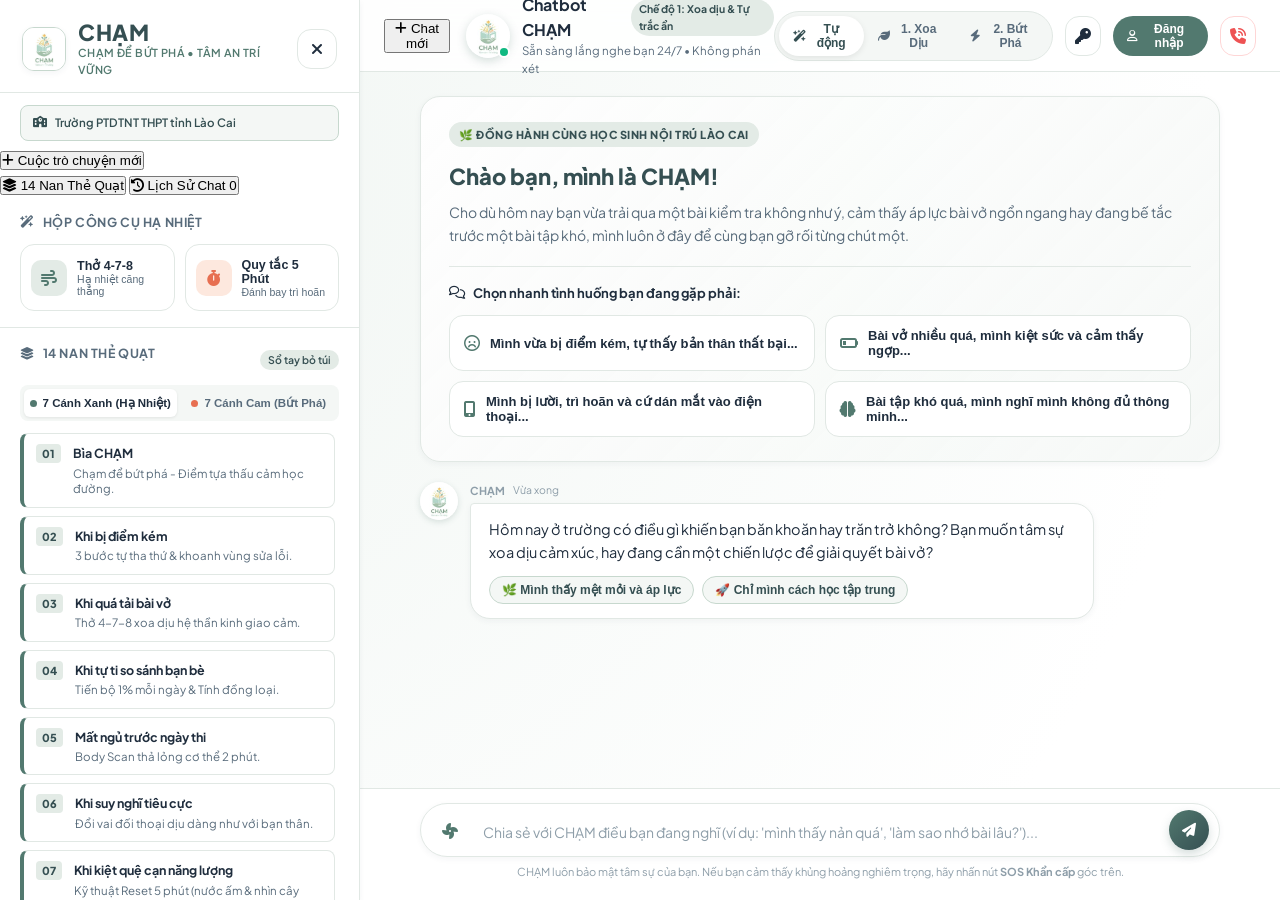
==== commit 77069572: "Update index.html" ====
--- a/chatbot-cham-ui/index.html
+++ b/chatbot-cham-ui/index.html
@@ -8,7 +8,8 @@
   <link rel="preconnect" href="https://fonts.gstatic.com" crossorigin>
   <link href="https://fonts.googleapis.com/css2?family=Plus+Jakarta+Sans:wght@400;500;600;700;800&display=swap" rel="stylesheet">
   <link rel="stylesheet" href="https://cdnjs.cloudflare.com/ajax/libs/font-awesome/6.5.1/css/all.min.css">
-  <link rel="stylesheet" href="css/style.css?v=3">
+  <link rel="stylesheet" href="css/style.css?v=6">
+  <link rel="icon" type="image/jpeg" href="assets/avatar.jpg?v=6">
   <script src="https://cdn.jsdelivr.net/npm/marked/marked.min.js"></script>
 </head>
 <body class="theme-sage">
@@ -19,9 +20,7 @@
     <aside class="sidebar" id="sidebar">
       <div class="sidebar-header">
         <div class="logo-box">
-          <div class="logo-symbol">
-            <i class="fa-solid fa-leaf"></i>
-          </div>
+          <img src="assets/logo.jpg?v=5" alt="CHẠM Logo" class="logo-img" width="44" height="44" style="width: 44px; height: 44px; max-width: 44px; max-height: 44px; object-fit: cover; border-radius: 12px; display: block; border: 1.5px solid var(--sage-200); box-shadow: var(--shadow-sm);">
           <div>
             <h1 class="logo-title">CHẠM</h1>
             <p class="logo-subtitle">Chạm để Bứt phá • Tâm an Trí vững</p>
@@ -37,8 +36,31 @@
         <span>Trường PTDTNT THPT tỉnh Lào Cai</span>
       </div>
 
-      <!-- Quick interactive tools -->
-      <div class="sidebar-section">
+      <!-- NÚT BẮT ĐẦU CHAT MỚI -->
+      <div class="sidebar-new-chat-wrap">
+        <button class="btn-new-chat" id="startNewChatBtn">
+          <i class="fa-solid fa-plus"></i>
+          <span>Cuộc trò chuyện mới</span>
+        </button>
+      </div>
+
+      <!-- CHUYỂN ĐỔI TAB THANH BÊN: 14 NAN THẺ QUẠT VS LỊCH SỬ CHAT -->
+      <div class="sidebar-main-tabs">
+        <button class="sidebar-main-tab active" id="tabFanDeckBtn" data-target="fanDeckView">
+          <i class="fa-solid fa-layer-group"></i>
+          <span>14 Nan Thẻ Quạt</span>
+        </button>
+        <button class="sidebar-main-tab" id="tabChatHistoryBtn" data-target="chatHistoryView">
+          <i class="fa-solid fa-clock-rotate-left"></i>
+          <span>Lịch Sử Chat</span>
+          <span class="history-count-badge" id="historyCountBadge">0</span>
+        </button>
+      </div>
+
+      <!-- VIEW 1: 14 NAN THẺ QUẠT & CÔNG CỤ HẠ NHIỆT -->
+      <div id="fanDeckView" class="sidebar-view-panel">
+        <!-- Quick interactive tools -->
+        <div class="sidebar-section">
         <h3 class="section-title"><i class="fa-solid fa-wand-magic-sparkles"></i> Hộp Công Cụ Hạ Nhiệt</h3>
         <div class="quick-tools-grid">
           <button class="tool-btn" id="openBreathingBtn">
@@ -180,6 +202,29 @@
           </div>
         </div>
       </div>
+    </div>
+    <!-- HẾT VIEW 1: 14 NAN THẺ QUẠT -->
+
+      <!-- VIEW 2: LỊCH SỬ CHAT VỚI AI CHẠM (ĐỒNG BỘ CLOUD FIREBASE) -->
+      <div id="chatHistoryView" class="sidebar-view-panel hidden">
+        <div class="history-panel-header">
+          <div class="history-sync-indicator" id="historySyncIndicator">
+            <i class="fa-solid fa-cloud"></i>
+            <span id="historySyncText">Firebase Cloud</span>
+          </div>
+          <button class="icon-btn-sm" id="clearAllHistoryBtn" title="Xóa toàn bộ lịch sử trò chuyện">
+            <i class="fa-regular fa-trash-can"></i>
+          </button>
+        </div>
+        <div class="chat-history-list" id="chatHistoryList">
+          <!-- Các đoạn chat được tải và hiển thị tự động -->
+          <div class="history-empty-state" id="historyEmptyState">
+            <i class="fa-regular fa-comments"></i>
+            <p>Chưa có cuộc trò chuyện nào.<br>Hãy bắt đầu tâm sự với CHẠM nhé!</p>
+          </div>
+        </div>
+      </div>
+      <!-- HẾT VIEW 2: LỊCH SỬ CHAT -->
 
       <!-- SOS Footer -->
       <div class="sidebar-footer">
@@ -195,13 +240,17 @@
       <!-- TOP NAVIGATION BAR -->
       <header class="top-nav">
         <div class="nav-left">
-          <button class="icon-btn menu-btn" id="toggleSidebarBtn" title="Menu nan thẻ quạt">
+          <button class="icon-btn menu-btn" id="toggleSidebarBtn" title="Menu nan thẻ quạt & Lịch sử chat">
             <i class="fa-solid fa-bars"></i>
+          </button>
+          <button class="btn-top-new-chat" id="topNewChatBtn" title="Bắt đầu cuộc trò chuyện mới">
+            <i class="fa-solid fa-plus"></i>
+            <span>Chat mới</span>
           </button>
           <div class="bot-status-wrap">
             <div class="avatar-ring">
               <div class="avatar-core">
-                <img src="assets/avatar.jpg" alt="Chatbot CHẠM" class="avatar-img" width="44" height="44" style="width: 44px; height: 44px; max-width: 44px; max-height: 44px; object-fit: cover; border-radius: 50%; display: block;">
+                <img src="assets/avatar.jpg?v=6" alt="Chatbot CHẠM" class="avatar-img" width="44" height="44" style="width: 44px; height: 44px; max-width: 44px; max-height: 44px; object-fit: cover; border-radius: 50%; display: block;">
               </div>
               <span class="status-indicator"></span>
             </div>
@@ -215,18 +264,8 @@
           </div>
         </div>
 
-        <!-- MODE SELECTOR PILLS & AI STATUS -->
+        <!-- MODE SELECTOR PILLS -->
         <div class="nav-right">
-          <div class="firebase-status-pill" id="firebaseStatusPill" title="Máy chủ đám mây Firebase (ai-cham)">
-            <i class="fa-solid fa-cloud"></i>
-            <span id="firebaseStatusText">Firebase: ai-cham</span>
-          </div>
-
-          <div class="ai-status-pill" id="aiStatusPill" title="Gemini AI đã sẵn sàng">
-            <span class="ai-dot-pulse"></span>
-            <span id="aiStatusText">Gemini 3.8 / Flash</span>
-          </div>
-
           <div class="mode-switch-group">
             <button class="mode-pill active" id="modeAutoBtn" data-mode="auto" title="Tự động nhận diện nhu cầu">
               <i class="fa-solid fa-wand-magic-sparkles"></i>
@@ -241,11 +280,7 @@
               <span>2. Bứt Phá</span>
             </button>
           </div>
-
-          <a href="admin.html" target="_blank" class="icon-btn" title="Trang quản trị & Thống kê dữ liệu Firebase (Admin Dashboard)">
-            <i class="fa-solid fa-chart-line"></i>
-          </a>
-
+          
           <button class="icon-btn" id="openApiKeyModalBtn" title="Cài đặt API Key">
             <i class="fa-solid fa-key"></i>
           </button>
@@ -276,10 +311,6 @@
                   <i class="fa-solid fa-clock-rotate-left" style="color: var(--orange-600);"></i>
                   <span>Tải lại lịch sử trò chuyện</span>
                 </button>
-                <a href="admin.html" target="_blank" class="dropdown-item" style="text-decoration: none; color: inherit;">
-                  <i class="fa-solid fa-chart-pie" style="color: #4A90E2;"></i>
-                  <span>Bảng theo dõi số liệu (Admin)</span>
-                </a>
                 <div class="dropdown-divider"></div>
                 <button class="dropdown-item text-danger" id="logoutBtn">
                   <i class="fa-solid fa-arrow-right-from-bracket"></i>
@@ -298,6 +329,16 @@
       <!-- CHAT CONVERSATION CONTAINER -->
       <section class="chat-container" id="chatContainer">
         
+        <!-- Broadcast banner from School / Admin (chỉ hiện khi quản trị viên đăng thông báo) -->
+        <div class="school-broadcast-card hidden" id="schoolBroadcastCard">
+          <div class="broadcast-icon"><i class="fa-solid fa-bullhorn"></i></div>
+          <div class="broadcast-body">
+            <strong>Thông điệp từ Thầy Cô & Quản trị viên:</strong>
+            <p id="schoolBroadcastText"></p>
+          </div>
+          <button class="broadcast-close-btn" id="closeBroadcastBannerBtn" title="Đóng thông báo"><i class="fa-solid fa-xmark"></i></button>
+        </div>
+
         <!-- Welcome banner -->
         <div class="welcome-card" id="welcomeCard">
           <div class="welcome-header">
@@ -338,7 +379,7 @@
           <!-- Initial bot greeting -->
           <div class="message-row bot-row">
             <div class="msg-avatar">
-              <img src="assets/avatar.jpg" alt="CHẠM" class="bot-avatar-img" width="38" height="38" style="width: 38px; height: 38px; max-width: 38px; max-height: 38px; object-fit: cover; border-radius: 50%; display: block;">
+              <img src="assets/avatar.jpg?v=6" alt="CHẠM" class="bot-avatar-img" width="38" height="38" style="width: 38px; height: 38px; max-width: 38px; max-height: 38px; object-fit: cover; border-radius: 50%; display: block;">
             </div>
             <div class="msg-bubble-wrap">
               <div class="msg-author">CHẠM <span class="msg-time">Vừa xong</span></div>
@@ -356,7 +397,7 @@
         <!-- Typing indicator placeholder -->
         <div class="typing-indicator-row hidden" id="typingIndicator">
           <div class="msg-avatar">
-            <img src="assets/avatar.jpg" alt="CHẠM" class="bot-avatar-img" width="38" height="38" style="width: 38px; height: 38px; max-width: 38px; max-height: 38px; object-fit: cover; border-radius: 50%; display: block;">
+            <img src="assets/avatar.jpg?v=6" alt="CHẠM" class="bot-avatar-img" width="38" height="38" style="width: 38px; height: 38px; max-width: 38px; max-height: 38px; object-fit: cover; border-radius: 50%; display: block;">
           </div>
           <div class="typing-bubble">
             <span class="dot-bounce"></span>
@@ -568,13 +609,18 @@
       </div>
 
       <div class="modal-body">
-        <p class="modal-intro">Khóa API của bạn dùng để kết nối trực tiếp với mô hình ngôn ngữ lớn Google Gemini, được huấn luyện theo tri thức của Chatbot CHẠM.</p>
+        <p class="modal-intro">Khóa API dùng để kết nối trực tiếp với mô hình AI Google Gemini thông minh thế hệ mới, trò chuyện tự nhiên và giải đáp mọi câu hỏi của học sinh.</p>
         
+        <div style="background: #EFF6FF; border: 1px solid #BFDBFE; border-radius: var(--radius-sm); padding: 10px 12px; margin-bottom: 14px; font-size: 12px; color: #1E40AF;">
+          <i class="fa-solid fa-circle-info"></i> <strong>Chưa có API Key?</strong> 
+          <a href="https://aistudio.google.com/app/apikey" target="_blank" style="color: #2563EB; font-weight: 700; text-decoration: underline; margin-left: 4px;">Nhấp vào đây để lấy Gemini API Key miễn phí</a> (Đăng nhập bằng tài khoản Google bất kỳ, bấm <em>Get API key</em>).
+        </div>
+
         <div style="margin-bottom: 16px;">
-          <label style="display:block; font-size:12.5px; font-weight:700; margin-bottom:6px; color:var(--text-primary);">Gemini API Key hiện tại:</label>
-          <input type="password" id="apiKeyInput" style="width:100%; padding:10px 12px; border:1px solid var(--border-light); border-radius:var(--radius-sm); font-size:13px; font-family:monospace;" placeholder="Dán API Key tại đây...">
+          <label style="display:block; font-size:12.5px; font-weight:700; margin-bottom:6px; color:var(--text-primary);">Gemini API Key của bạn:</label>
+          <input type="password" id="apiKeyInput" style="width:100%; padding:10px 12px; border:1px solid var(--border-light); border-radius:var(--radius-sm); font-size:13px; font-family:monospace;" placeholder="Dán API Key (bắt đầu bằng AIzaSy...) vào đây">
           <div style="display:flex; justify-content:space-between; align-items:center; margin-top:6px;">
-            <span style="font-size:11px; color:var(--sage-600); font-weight:600;"><i class="fa-solid fa-circle-check"></i> Đang hoạt động bình thường</span>
+            <span style="font-size:11px; color:var(--sage-600); font-weight:600;"><i class="fa-solid fa-shield-halved"></i> Key được lưu an toàn trên trình duyệt của bạn</span>
             <button type="button" id="toggleShowKeyBtn" style="background:none; border:none; font-size:11.5px; color:var(--text-secondary); cursor:pointer;">Hiện / Ẩn Key</button>
           </div>
         </div>
